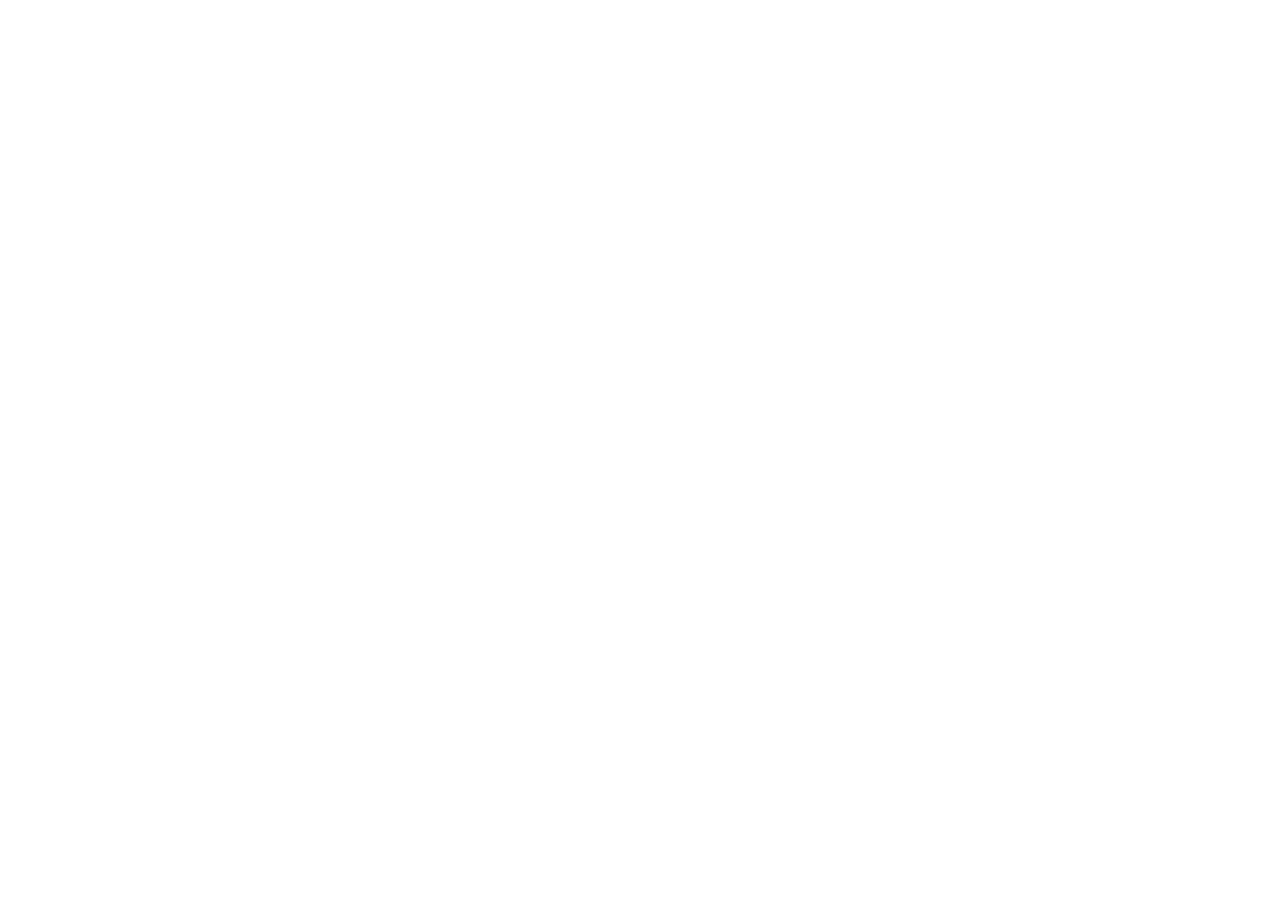
==== index.html @ 361b2c16 "criei html e css" ====
<!DOCTYPE html>
<html lang="en">

<head>
    <meta charset="UTF-8">
    <meta name="viewport" content="width=device-width, initial-scale=1.0">
    <title>Gerenciamento</title>
</head>

<body>

</body>

</html>
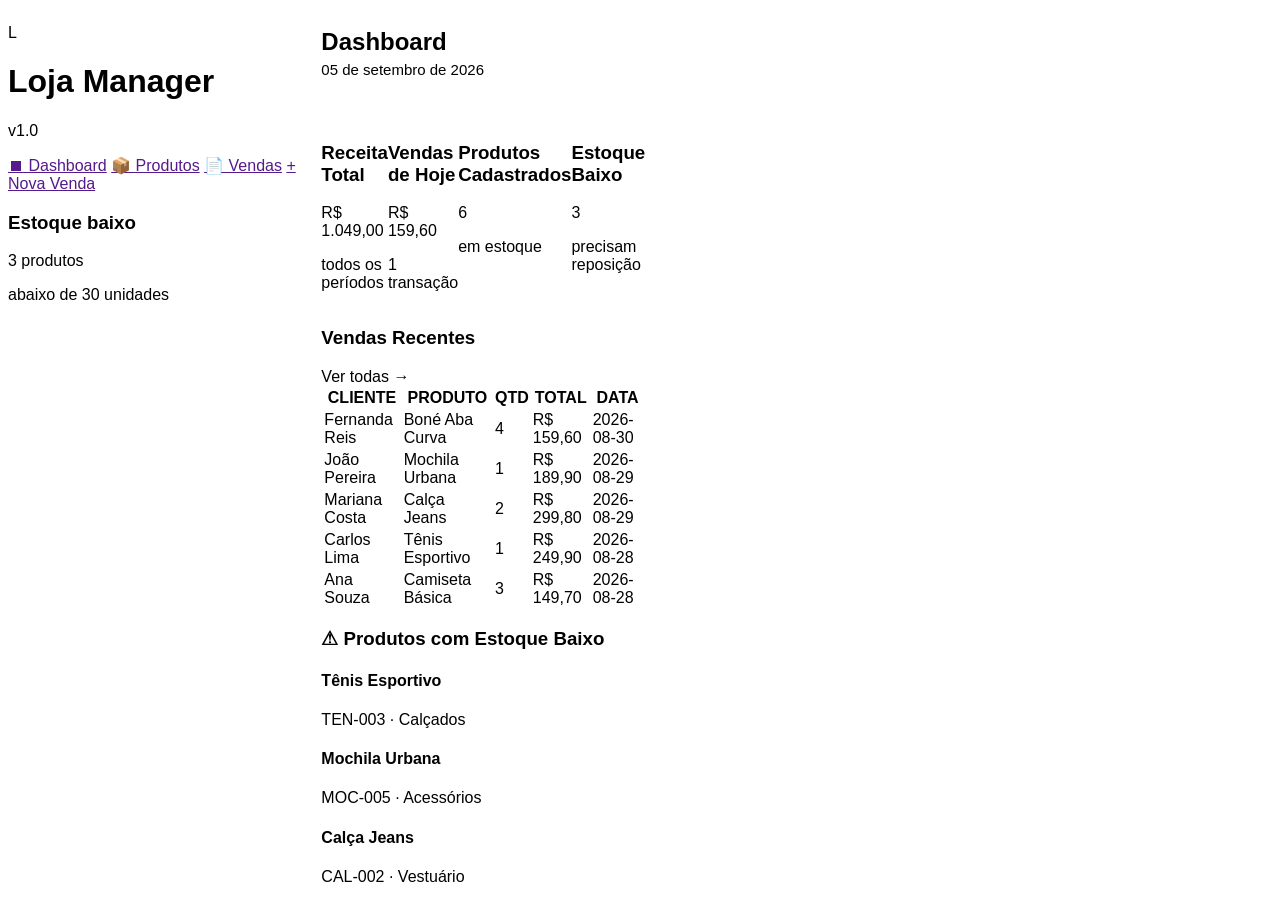
==== commit b0bcd49c: "dashboard fiz todo o html do dashboard, e comecei o css dele" ====
--- a/index.html
+++ b/index.html
@@ -5,10 +5,150 @@
     <meta charset="UTF-8">
     <meta name="viewport" content="width=device-width, initial-scale=1.0">
     <title>Gerenciamento</title>
+    <link rel="stylesheet" href="styles.css">
 </head>
 
 <body>
+    <div class="sidebar">
+        <div class="user">
+            <div class="logo">
+                <p>L</p>
+            </div>
 
+            <h1>Loja Manager</h1>
+            <p>v1.0</p>
+        </div>
+
+        <div class="sidebar-baixo">
+            <nav>
+                <a href="">⏹ Dashboard</a>
+                <a href="">📦 Produtos</a>
+                <a href="">📄 Vendas</a>
+                <a href="">+ Nova Venda</a>
+            </nav>
+
+            <div>
+                <h3>Estoque baixo</h3>
+                <p>3 produtos</p>
+                <p>abaixo de 30 unidades</p>
+            </div>
+        </div>
+    </div>
+
+    <div class="main">
+        <div class="dashboard">
+            <div class="dash">
+                <h2>Dashboard</h2>
+                <p>05 de setembro de 2026</p>
+            </div>
+            <div class="content">
+                <div class="cards">
+                    <div class="receita-total">
+                        <h3>Receita Total</h3>
+                        <p>R$ 1.049,00</p>
+                        <p>todos os períodos</p>
+                    </div>
+                    <div class="vendas-hoje">
+                        <h3>Vendas de Hoje</h3>
+                        <p>R$ 159,60</p>
+                        <p>1 transação</p>
+                    </div>
+                    <div class="produtos-estoque">
+                        <h3>Produtos Cadastrados</h3>
+                        <p>6</p>
+                        <p>em estoque</p>
+                    </div>
+                    <div class="produtos-reposicao">
+                        <h3>Estoque Baixo</h3>
+                        <p>3</p>
+                        <p>precisam reposição</p>
+                    </div>
+                </div>
+
+                <div class="vendas-recentes">
+                    <div>
+                        <h3>Vendas Recentes</h3>
+                        <a>Ver todas →</a>
+                    </div>
+
+                    <table class="vendas">
+                        <thead>
+                            <tr>
+                                <th>CLIENTE</th>
+                                <th>PRODUTO</th>
+                                <th>QTD</th>
+                                <th>TOTAL</th>
+                                <th>DATA</th>
+                            </tr>
+                        </thead>
+
+                        <tbody>
+                            <tr>
+                                <td>Fernanda Reis</td>
+                                <td>Boné Aba Curva</td>
+                                <td>4</td>
+                                <td>R$ 159,60</td>
+                                <td>2026-08-30</td>
+                            </tr>
+
+                            <tr>
+                                <td>João Pereira</td>
+                                <td>Mochila Urbana</td>
+                                <td>1</td>
+                                <td>R$ 189,90</td>
+                                <td>2026-08-29</td>
+                            </tr>
+
+                            <tr>
+                                <td>Mariana Costa</td>
+                                <td>Calça Jeans</td>
+                                <td>2</td>
+                                <td>R$ 299,80</td>
+                                <td>2026-08-29</td>
+                            </tr>
+
+                            <tr>
+                                <td>Carlos Lima</td>
+                                <td>Tênis Esportivo</td>
+                                <td>1</td>
+                                <td>R$ 249,90</td>
+                                <td>2026-08-28</td>
+                            </tr>
+
+                            <tr>
+                                <td>Ana Souza</td>
+                                <td>Camiseta Básica</td>
+                                <td>3</td>
+                                <td>R$ 149,70</td>
+                                <td>2026-08-28</td>
+                            </tr>
+                        </tbody>
+                    </table>
+
+                    <div class="estoque-baixo">
+                        <div>
+                            <h3>⚠ Produtos com Estoque Baixo</h3>
+                        </div>
+
+                        <div>
+                            <h4>Tênis Esportivo</h4>
+                            <p>TEN-003 · Calçados</p>
+                        </div>
+
+                        <div>
+                            <h4>Mochila Urbana</h4>
+                            <p>MOC-005 · Acessórios</p>
+                        </div>
+
+                        <div>
+                            <h4>Calça Jeans</h4>
+                            <p>CAL-002 · Vestuário</p>
+                        </div>
+                    </div>
+                </div>
+            </div>
+        </div>
+    </div>
 </body>
 
 </html>
--- a/styles.css
+++ b/styles.css
@@ -0,0 +1,39 @@
+html {
+    font-family: sans-serif;
+}
+
+body {
+    display: grid;
+    grid-template-areas: "sidebar header header header"
+        "sidebar card card card"
+        "sidebar vendas vendas vendas"
+        "sidebar aviso aviso aviso";
+    grid-template-columns: repeat(4, 1fr);
+    grid-template-rows: auto;
+}
+
+/*HEADER DASHBOARDDD*/
+.dash {
+    background-color: #FFFFFF;
+    display: grid;
+    grid-area: header;
+}
+
+.dash h2 {
+    font-size: 24px;
+}
+
+.dash p {
+    font-size: 15px;
+    position: relative;
+    bottom: 30px;
+}
+
+/* FIM DO HEADER DASHBOARD */
+
+.cards {
+    display: grid;
+    grid-area: card;
+    grid-template-columns: repeat(4, 1fr);
+
+}
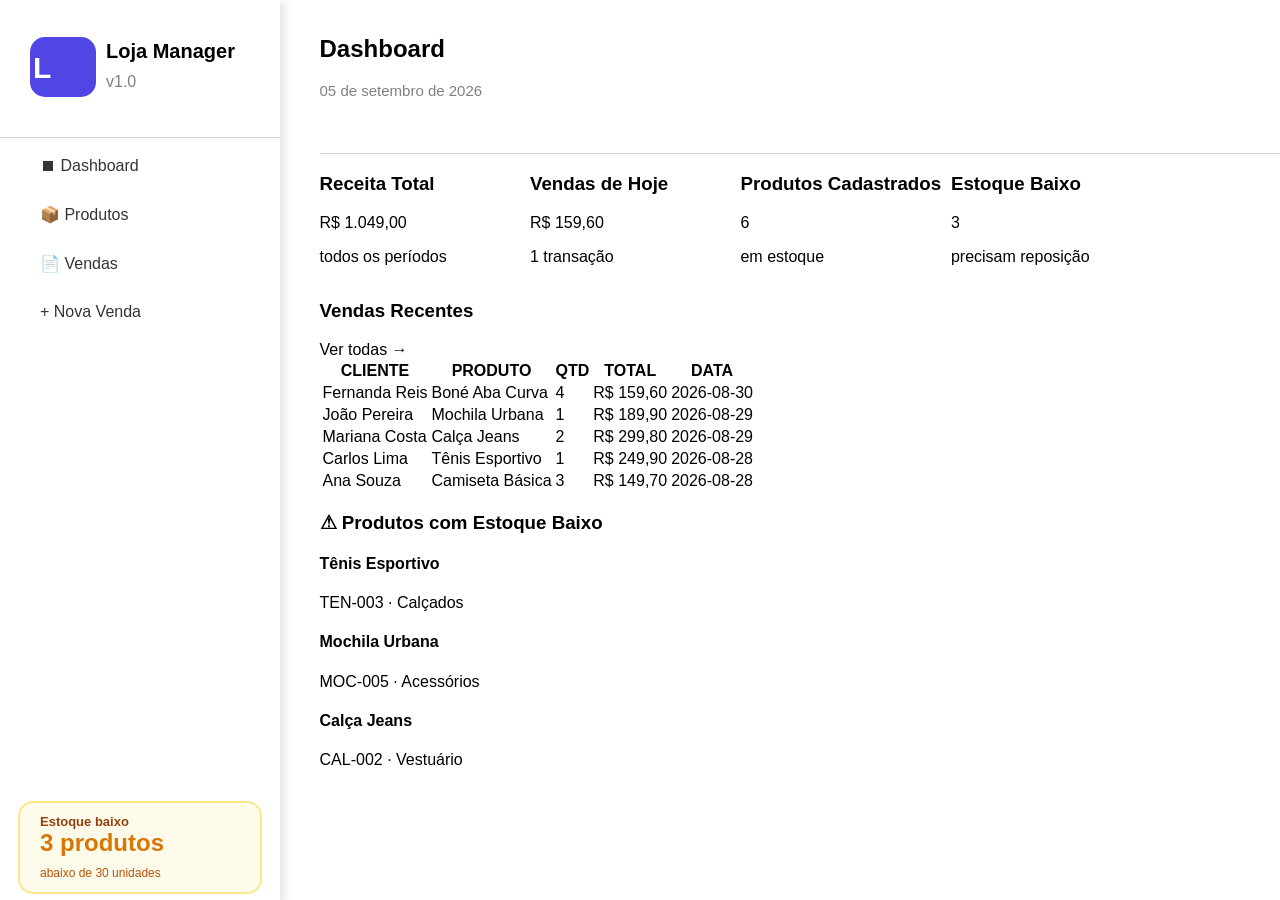
==== commit 8b3bfc87: "Header e sidebar aqui eu dei uma personalizada inicial no header, e principalmente estilizei toda a " ====
--- a/index.html
+++ b/index.html
@@ -16,20 +16,20 @@
             </div>
 
             <h1>Loja Manager</h1>
-            <p>v1.0</p>
+            <p id="v">v1.0</p>
         </div>
 
         <div class="sidebar-baixo">
-            <nav>
+            <nav class="nav-link">
                 <a href="">⏹ Dashboard</a>
                 <a href="">📦 Produtos</a>
                 <a href="">📄 Vendas</a>
                 <a href="">+ Nova Venda</a>
             </nav>
 
-            <div>
-                <h3>Estoque baixo</h3>
-                <p>3 produtos</p>
+            <div class="alerta">
+                <h2>Estoque baixo</h2>
+                <p id="alerta-side">3 produtos</p>
                 <p>abaixo de 30 unidades</p>
             </div>
         </div>
--- a/styles.css
+++ b/styles.css
@@ -3,37 +3,166 @@
 }
 
 body {
+    margin: 0;
     display: grid;
-    grid-template-areas: "sidebar header header header"
-        "sidebar card card card"
-        "sidebar vendas vendas vendas"
-        "sidebar aviso aviso aviso";
-    grid-template-columns: repeat(4, 1fr);
-    grid-template-rows: auto;
+    grid-template-areas: "sidebar main main main main"
+        "sidebar main main main main"
+        "sidebar main main main main"
+        "sidebar main main main main";
+}
+
+
+
+.main {
+    display: grid;
+    grid-area: main;
 }
 
 /*HEADER DASHBOARDDD*/
+.dashboard {
+    display: grid;
+    grid-template-areas: "header header header header"
+        "card card card card"
+        "vendas vendas vendas vendas"
+        "aviso aviso aviso aviso";
+
+}
+
 .dash {
     background-color: #FFFFFF;
     display: grid;
     grid-area: header;
+    border-bottom: 1px solid lightgray;
+
 }
 
 .dash h2 {
     font-size: 24px;
+    position: relative;
+    top: 15px;
 }
 
 .dash p {
     font-size: 15px;
     position: relative;
-    bottom: 30px;
+    bottom: 20px;
+    color: gray;
 }
 
 /* FIM DO HEADER DASHBOARD */
+
+/* SIDEBAR */
+.sidebar {
+    display: grid;
+    grid-area: sidebar;
+    width: 280px;
+    box-shadow: 5px 2px 8px rgba(0, 0, 0, 0.1);
+    height: 100vh;
+}
+
+.user {
+    display: flex;
+    border-bottom: 1px solid lightgray;
+    height: 150px;
+    position: relative;
+    bottom: 13px;
+    width: 100%;
+}
+
+.user h1 {
+    height: 50px;
+    width: 150px;
+    font-size: 20px;
+    position: relative;
+    top: 40px;
+    left: 40px;
+}
+
+#v {
+    position: relative;
+    top: 70px;
+    right: 110px;
+    color: gray;
+}
+
+.logo {
+    background-color: #4F46E5;
+    height: 60px;
+    width: 60px;
+    justify-items: center;
+    align-content: center;
+    color: white;
+    position: relative;
+    top: 50px;
+    left: 30px;
+    border-radius: 15px;
+    padding: 0px 3px;
+}
+
+.logo p {
+    font-size: 30px;
+    font-weight: bold;
+    position: relative;
+    bottom: 16px;
+}
+
+.nav-link {
+    display: flex;
+    flex-direction: column;
+    position: relative;
+    bottom: 240px;
+    left: 40px;
+    gap: 30px;
+    text-decoration: none;
+}
+
+.nav-link a {
+
+    text-decoration: none;
+    color: rgb(52, 52, 52);
+}
+
+.alerta {
+
+    background-color: #FFFBEB;
+    border: 2px solid #FDE68A;
+    border-radius: 15px;
+    width: 240px;
+    position: relative;
+    left: 18px;
+    top: 240px;
+}
+
+.alerta h2 {
+    color: #92400E;
+    font-size: 13px;
+    font-weight: 900;
+    position: relative;
+    left: 20px;
+    height: 5px;
+}
+
+#alerta-side {
+    color: #D97706;
+    font-weight: 900;
+    font-size: 24px;
+    position: relative;
+    left: 20px;
+    margin: 0px;
+    height: 25px;
+}
+
+.alerta p {
+    color: #B45309;
+    font-size: 12px;
+    position: relative;
+    left: 20px;
+}
+
+/* SEDEBAR END */
 
 .cards {
     display: grid;
     grid-area: card;
     grid-template-columns: repeat(4, 1fr);
-
 }
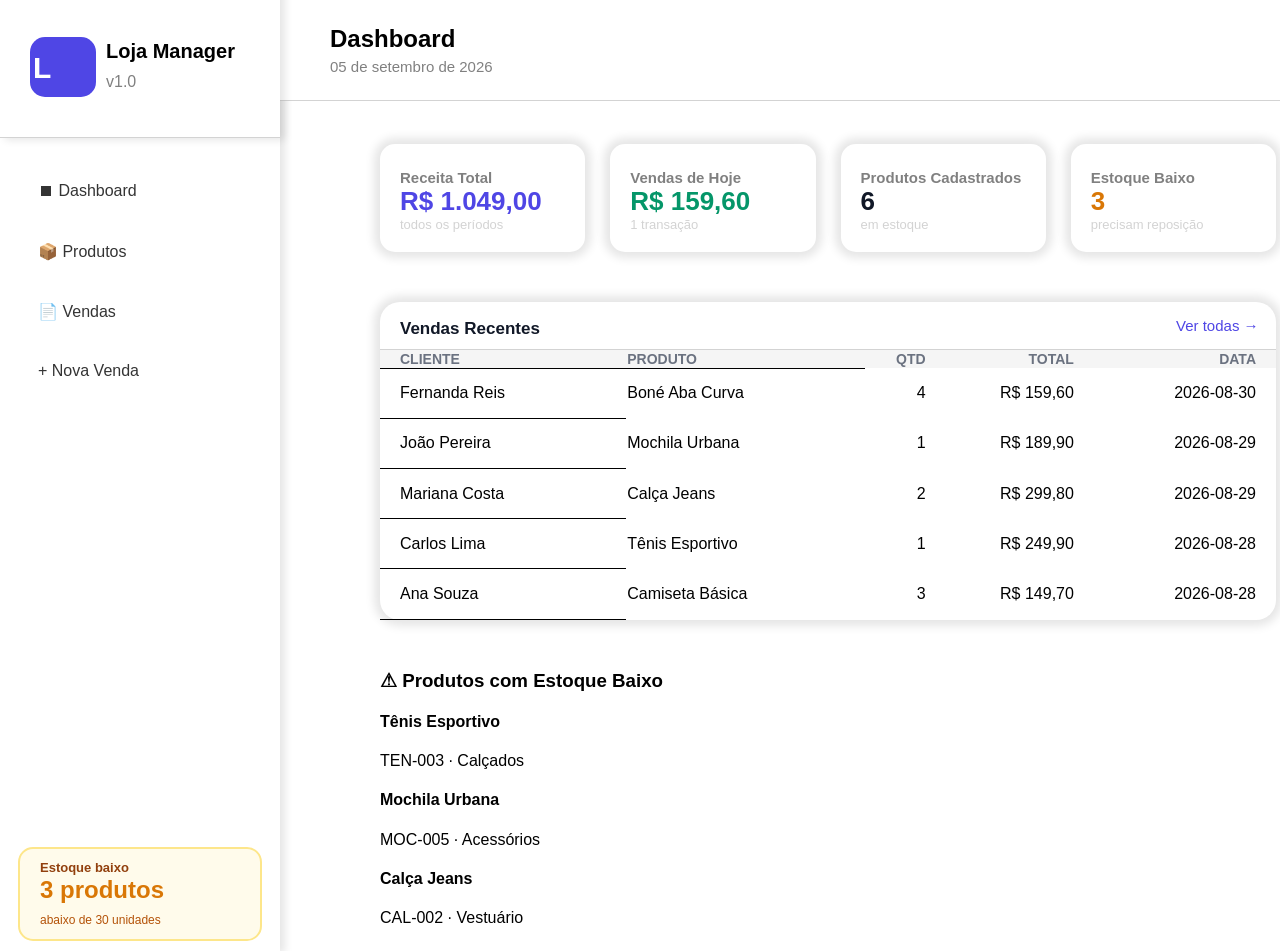
==== commit cee23358: "sidebar, cards, e tabela Aqui eu dei uma arrumada na sidebar, Fiz os cards la em cima, e dei inicio " ====
--- a/index.html
+++ b/index.html
@@ -45,107 +45,109 @@
                 <div class="cards">
                     <div class="receita-total">
                         <h3>Receita Total</h3>
-                        <p>R$ 1.049,00</p>
-                        <p>todos os períodos</p>
+                        <p class="card-number" id="total">R$ 1.049,00</p>
+                        <p class="card-descricao">todos os períodos</p>
                     </div>
                     <div class="vendas-hoje">
                         <h3>Vendas de Hoje</h3>
-                        <p>R$ 159,60</p>
-                        <p>1 transação</p>
+                        <p class="card-number" id="hoje">R$ 159,60</p>
+                        <p class="card-descricao">1 transação</p>
                     </div>
                     <div class="produtos-estoque">
                         <h3>Produtos Cadastrados</h3>
-                        <p>6</p>
-                        <p>em estoque</p>
+                        <p class="card-number" id="cadastrados">6</p>
+                        <p class="card-descricao">em estoque</p>
                     </div>
                     <div class="produtos-reposicao">
                         <h3>Estoque Baixo</h3>
-                        <p>3</p>
-                        <p>precisam reposição</p>
+                        <p class="card-number" id="baixo">3</p>
+                        <p class="card-descricao">precisam reposição</p>
                     </div>
                 </div>
 
                 <div class="vendas-recentes">
                     <div>
                         <h3>Vendas Recentes</h3>
-                        <a>Ver todas →</a>
+                        <a href="">Ver todas →</a>
                     </div>
 
                     <table class="vendas">
                         <thead>
                             <tr>
-                                <th>CLIENTE</th>
-                                <th>PRODUTO</th>
-                                <th>QTD</th>
-                                <th>TOTAL</th>
-                                <th>DATA</th>
+                                <th class="cliente" id="cliente">CLIENTE</th>
+                                <th class="produto">PRODUTO</th>
+                                <th class="qtd">QTD</th>
+                                <th class="valor">TOTAL</th>
+                                <th class="data">DATA</th>
                             </tr>
                         </thead>
 
                         <tbody>
                             <tr>
-                                <td>Fernanda Reis</td>
+                                <td class="cliente">Fernanda Reis</td>
                                 <td>Boné Aba Curva</td>
-                                <td>4</td>
-                                <td>R$ 159,60</td>
-                                <td>2026-08-30</td>
+                                <td class="qtd">4</td>
+                                <td class="valor">R$ 159,60</td>
+                                <td class="data">2026-08-30</td>
                             </tr>
 
                             <tr>
-                                <td>João Pereira</td>
+                                <td class="cliente">João Pereira</td>
                                 <td>Mochila Urbana</td>
-                                <td>1</td>
-                                <td>R$ 189,90</td>
-                                <td>2026-08-29</td>
+                                <td class="qtd">1</td>
+                                <td class="valor">R$ 189,90</td>
+                                <td class="data">2026-08-29</td>
                             </tr>
 
                             <tr>
-                                <td>Mariana Costa</td>
+                                <td class="cliente">Mariana Costa</td>
                                 <td>Calça Jeans</td>
-                                <td>2</td>
-                                <td>R$ 299,80</td>
-                                <td>2026-08-29</td>
+                                <td class="qtd">2</td>
+                                <td class="valor">R$ 299,80</td>
+                                <td class="data">2026-08-29</td>
                             </tr>
 
                             <tr>
-                                <td>Carlos Lima</td>
+                                <td class="cliente">Carlos Lima</td>
                                 <td>Tênis Esportivo</td>
-                                <td>1</td>
-                                <td>R$ 249,90</td>
-                                <td>2026-08-28</td>
+                                <td class="qtd">1</td>
+                                <td class="valor">R$ 249,90</td>
+                                <td class="data">2026-08-28</td>
                             </tr>
 
                             <tr>
-                                <td>Ana Souza</td>
+                                <td class="cliente">Ana Souza</td>
                                 <td>Camiseta Básica</td>
-                                <td>3</td>
-                                <td>R$ 149,70</td>
-                                <td>2026-08-28</td>
+                                <td class="qtd">3</td>
+                                <td class="valor">R$ 149,70</td>
+                                <td class="data">2026-08-28</td>
                             </tr>
                         </tbody>
                     </table>
+                </div>
 
-                    <div class="estoque-baixo">
-                        <div>
-                            <h3>⚠ Produtos com Estoque Baixo</h3>
-                        </div>
 
-                        <div>
-                            <h4>Tênis Esportivo</h4>
-                            <p>TEN-003 · Calçados</p>
-                        </div>
+                <div class="estoque-baixo">
+                    <div>
+                        <h3>⚠ Produtos com Estoque Baixo</h3>
+                    </div>
 
-                        <div>
-                            <h4>Mochila Urbana</h4>
-                            <p>MOC-005 · Acessórios</p>
-                        </div>
+                    <div>
+                        <h4>Tênis Esportivo</h4>
+                        <p>TEN-003 · Calçados</p>
+                    </div>
 
-                        <div>
-                            <h4>Calça Jeans</h4>
-                            <p>CAL-002 · Vestuário</p>
-                        </div>
+                    <div>
+                        <h4>Mochila Urbana</h4>
+                        <p>MOC-005 · Acessórios</p>
+                    </div>
+
+                    <div>
+                        <h4>Calça Jeans</h4>
+                        <p>CAL-002 · Vestuário</p>
                     </div>
                 </div>
+
             </div>
         </div>
     </div>
--- a/styles.css
+++ b/styles.css
@@ -9,13 +9,21 @@
         "sidebar main main main main"
         "sidebar main main main main"
         "sidebar main main main main";
-}
-
-
+    grid-template-columns: 280px auto;
+    height: 100vh;
+}
+
+
+.content {
+    padding-right: 100px;
+    padding-left: 100px;
+    width: 70vw;
+}
 
 .main {
     display: grid;
     grid-area: main;
+
 }
 
 /*HEADER DASHBOARDDD*/
@@ -26,6 +34,7 @@
         "vendas vendas vendas vendas"
         "aviso aviso aviso aviso";
 
+
 }
 
 .dash {
@@ -33,19 +42,20 @@
     display: grid;
     grid-area: header;
     border-bottom: 1px solid lightgray;
-
+    height: 100px;
+    padding-left: 50px;
 }
 
 .dash h2 {
     font-size: 24px;
     position: relative;
-    top: 15px;
+    top: 5px;
 }
 
 .dash p {
     font-size: 15px;
     position: relative;
-    bottom: 20px;
+    bottom: 25px;
     color: gray;
 }
 
@@ -57,10 +67,18 @@
     grid-area: sidebar;
     width: 280px;
     box-shadow: 5px 2px 8px rgba(0, 0, 0, 0.1);
-    height: 100vh;
+    height: 100%;
+}
+
+.sidebar-baixo {
+    display: grid;
+    justify-content: space-around;
+    align-items: start;
+    height: 800px;
 }
 
 .user {
+    box-shadow: 5px 2px 8px rgba(0, 0, 0, 0.1);
     display: flex;
     border-bottom: 1px solid lightgray;
     height: 150px;
@@ -104,33 +122,41 @@
     font-weight: bold;
     position: relative;
     bottom: 16px;
+
 }
 
 .nav-link {
-    display: flex;
-    flex-direction: column;
-    position: relative;
-    bottom: 240px;
-    left: 40px;
-    gap: 30px;
+    align-self: start;
+    display: grid;
+    gap: 10px;
     text-decoration: none;
+    padding-top: 15px;
 }
 
 .nav-link a {
-
+    border-radius: 15px;
     text-decoration: none;
     color: rgb(52, 52, 52);
+    height: 50px;
+    padding-left: 30px;
+    align-content: center;
+    width: 150px;
+}
+
+.nav-link a:hover {
+    color: #090e19;
+    background-color: whitesmoke;
+    transition: 0.3s;
+    font-size: 17px;
 }
 
 .alerta {
-
+    margin: 10px;
+    align-self: end;
     background-color: #FFFBEB;
     border: 2px solid #FDE68A;
     border-radius: 15px;
     width: 240px;
-    position: relative;
-    left: 18px;
-    top: 240px;
 }
 
 .alerta h2 {
@@ -161,8 +187,144 @@
 
 /* SEDEBAR END */
 
+/*CARDS START */
+
 .cards {
     display: grid;
     grid-area: card;
     grid-template-columns: repeat(4, 1fr);
+    grid-template-columns: 1 / 4;
+    gap: 25px;
+    width: 100%;
+    margin-top: 40px;
+}
+
+.receita-total,
+.vendas-hoje,
+.produtos-estoque,
+.produtos-reposicao {
+    display: grid;
+    background-color: #FFFFFF;
+    border-radius: 15px;
+    box-shadow: 0px 0px 10px 6px rgba(0, 0, 0, 0.1);
+    padding-left: 20px;
+
+}
+
+.receita-total h3,
+.vendas-hoje h3,
+.produtos-estoque h3,
+.produtos-reposicao h3 {
+    font-size: 15px;
+    font-weight: 700;
+    color: gray;
+    margin-bottom: 0px;
+    margin-top: 25px;
+}
+
+.card-number {
+    font-weight: 900;
+    font-size: 26px;
+    margin: 0px;
+}
+
+.card-descricao {
+    color: lightgray;
+    font-size: 13px;
+    margin-top: 0px;
+    margin-bottom: 20px;
+
+}
+
+#total {
+    color: #4F46E5;
+}
+
+#hoje {
+    color: #059669;
+}
+
+#cadastrados {
+    color: #111827;
+}
+
+#baixo {
+    color: #D97706;
+}
+
+/* CARDS END */
+
+/* TABELA INICIOO */
+
+.vendas-recentes {
+    display: grid;
+    grid-area: vendas;
+    box-shadow: 0px 0px 10px 6px rgba(0, 0, 0, 0.1);
+    margin: 50px 0px;
+    width: 100%;
+    border-radius: 20px;
+}
+
+.vendas-recentes div {
+    display: grid;
+    grid-template-columns: 1fr 1fr;
+    border-bottom: 1px solid lightgray;
+}
+
+.vendas-recentes div h3 {
+    margin-left: 20px;
+    margin-bottom: 10px;
+    color: #111827;
+    font-weight: 700;
+    font-size: 17px;
+}
+
+.vendas-recentes div a {
+    display: grid;
+    align-items: center;
+    margin-left: 500px;
+    margin-right: 0px;
+    color: #4F46E5;
+    text-decoration: none;
+    font-size: 15px;
+    width: 100px;
+}
+
+.vendas-recentes div a:hover {
+    text-decoration: underline;
+}
+
+.vendas {
+    border-collapse: collapse;
+    height: 30vh;
+
+}
+
+.vendas thead {
+    background-color: whitesmoke;
+    margin: 0px;
+    font-size: 14px;
+    color: #6B7280;
+
+}
+
+
+.cliente {
+    padding-left: 20px;
+}
+
+.cliente,
+.produto {
+    text-align: left;
+    border-bottom: 1px solid black;
+}
+
+.data {
+    padding-right: 20px;
+}
+
+.qtd,
+.valor,
+.data {
+    text-align: right;
 }
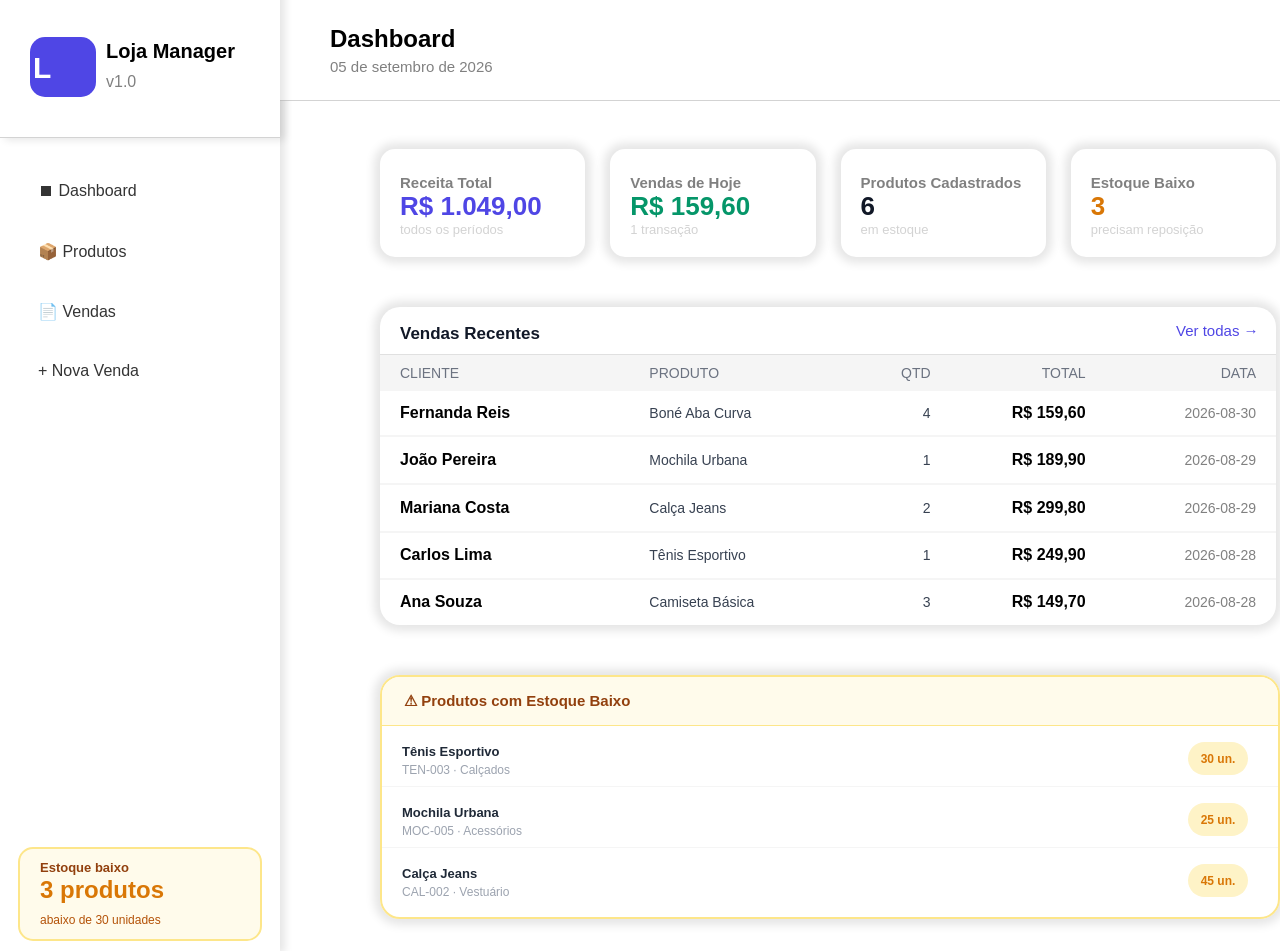
==== commit bd4b80eb: "Terminei dashboard terminei o dashboard" ====
--- a/index.html
+++ b/index.html
@@ -84,43 +84,43 @@
 
                         <tbody>
                             <tr>
-                                <td class="cliente">Fernanda Reis</td>
-                                <td>Boné Aba Curva</td>
-                                <td class="qtd">4</td>
-                                <td class="valor">R$ 159,60</td>
-                                <td class="data">2026-08-30</td>
+                                <td class="cliente pessoa">Fernanda Reis</td>
+                                <td class="item">Boné Aba Curva</td>
+                                <td class="qtd tanto">4</td>
+                                <td class="valor preco">R$ 159,60</td>
+                                <td class="data dia">2026-08-30</td>
                             </tr>
 
                             <tr>
-                                <td class="cliente">João Pereira</td>
-                                <td>Mochila Urbana</td>
-                                <td class="qtd">1</td>
-                                <td class="valor">R$ 189,90</td>
-                                <td class="data">2026-08-29</td>
+                                <td class="cliente pessoa">João Pereira</td>
+                                <td class="item">Mochila Urbana</td>
+                                <td class="qtd tanto">1</td>
+                                <td class="valor preco">R$ 189,90</td>
+                                <td class="data dia">2026-08-29</td>
                             </tr>
 
                             <tr>
-                                <td class="cliente">Mariana Costa</td>
-                                <td>Calça Jeans</td>
-                                <td class="qtd">2</td>
-                                <td class="valor">R$ 299,80</td>
-                                <td class="data">2026-08-29</td>
+                                <td class="cliente pessoa">Mariana Costa</td>
+                                <td class="item">Calça Jeans</td>
+                                <td class="qtd tanto">2</td>
+                                <td class="valor preco">R$ 299,80</td>
+                                <td class="data dia">2026-08-29</td>
                             </tr>
 
                             <tr>
-                                <td class="cliente">Carlos Lima</td>
-                                <td>Tênis Esportivo</td>
-                                <td class="qtd">1</td>
-                                <td class="valor">R$ 249,90</td>
-                                <td class="data">2026-08-28</td>
+                                <td class="cliente pessoa">Carlos Lima</td>
+                                <td class="item">Tênis Esportivo</td>
+                                <td class="qtd tanto">1</td>
+                                <td class="valor preco">R$ 249,90</td>
+                                <td class="data dia">2026-08-28</td>
                             </tr>
 
                             <tr>
-                                <td class="cliente">Ana Souza</td>
-                                <td>Camiseta Básica</td>
-                                <td class="qtd">3</td>
-                                <td class="valor">R$ 149,70</td>
-                                <td class="data">2026-08-28</td>
+                                <td class="cliente pessoa">Ana Souza</td>
+                                <td class="item">Camiseta Básica</td>
+                                <td class="qtd tanto">3</td>
+                                <td class="valor preco">R$ 149,70</td>
+                                <td class="data dia">2026-08-28</td>
                             </tr>
                         </tbody>
                     </table>
@@ -128,23 +128,33 @@
 
 
                 <div class="estoque-baixo">
-                    <div>
+                    <div id="header-alerta">
                         <h3>⚠ Produtos com Estoque Baixo</h3>
                     </div>
+                    <div class="corpo-alerta">
+                        <div class="produto-faltando">
+                            <div class="col-1">
+                                <h4>Tênis Esportivo</h4>
+                                <p>TEN-003 · Calçados</p>
+                            </div>
+                            <p class="uni">30 un.</p>
+                        </div>
 
-                    <div>
-                        <h4>Tênis Esportivo</h4>
-                        <p>TEN-003 · Calçados</p>
-                    </div>
+                        <div class="produto-faltando">
+                            <div class="col-1">
+                                <h4>Mochila Urbana</h4>
+                                <p>MOC-005 · Acessórios</p>
+                            </div>
+                            <p class="uni">25 un.</p>
+                        </div>
 
-                    <div>
-                        <h4>Mochila Urbana</h4>
-                        <p>MOC-005 · Acessórios</p>
-                    </div>
-
-                    <div>
-                        <h4>Calça Jeans</h4>
-                        <p>CAL-002 · Vestuário</p>
+                        <div class="produto-faltando">
+                            <div class="col-1">
+                                <h4>Calça Jeans</h4>
+                                <p>CAL-002 · Vestuário</p>
+                            </div>
+                            <p class="uni">45 un.</p>
+                        </div>
                     </div>
                 </div>
 
--- a/styles.css
+++ b/styles.css
@@ -11,6 +11,7 @@
         "sidebar main main main main";
     grid-template-columns: 280px auto;
     height: 100vh;
+
 }
 
 
@@ -68,6 +69,7 @@
     width: 280px;
     box-shadow: 5px 2px 8px rgba(0, 0, 0, 0.1);
     height: 100%;
+    width: 100%;
 }
 
 .sidebar-baixo {
@@ -268,7 +270,7 @@
 .vendas-recentes div {
     display: grid;
     grid-template-columns: 1fr 1fr;
-    border-bottom: 1px solid lightgray;
+    border-bottom: 1px solid rgb(224, 224, 224);
 }
 
 .vendas-recentes div h3 {
@@ -305,18 +307,31 @@
     margin: 0px;
     font-size: 14px;
     color: #6B7280;
-
-}
-
+}
+
+thead th {
+    padding-top: 10px;
+    padding-bottom: 10px;
+    font-weight: 200;
+}
+
+tbody tr:hover {
+    background-color: whitesmoke;
+    transition: 0.1s;
+}
 
 .cliente {
     padding-left: 20px;
+}
+
+tr:not(:last-child) {
+    border-bottom: 2px solid whitesmoke;
 }
 
 .cliente,
 .produto {
     text-align: left;
-    border-bottom: 1px solid black;
+
 }
 
 .data {
@@ -327,4 +342,102 @@
 .valor,
 .data {
     text-align: right;
+}
+
+.pessoa,
+.preco {
+    font-weight: bold;
+}
+
+.dia {
+    color: gray;
+    font-size: 14px;
+}
+
+.item,
+.tanto {
+    color: #374151;
+    font-size: 14px;
+}
+
+/* TABELA FIMM */
+
+/* ALERTA DE ESTOQUE INICIOOOO */
+
+.estoque-baixo {
+    display: grid;
+    grid-area: aviso;
+    box-shadow: 0px 0px 10px 6px rgba(0, 0, 0, 0.1);
+    overflow: hidden;
+    border: 2px solid #FDE68A;
+    border-radius: 20px;
+    width: 100%;
+    height: 29%;
+}
+
+.estoque-baixo div h3 {
+    background-color: #FFFBEB;
+    margin: 0px;
+    color: #92400E;
+    font-size: 15px;
+    padding: 15px 15px 15px 22px;
+    border-bottom: 1px solid #FDE68A;
+}
+
+.produto-faltando:not(:last-child) {
+    border-bottom: 1px solid whitesmoke;
+}
+
+.produto-faltando {
+    display: grid;
+    grid-template-areas: "col1 col2";
+    grid-template-columns: 1fr auto;
+
+    height: 30%;
+    font-size: 14px;
+    padding-left: 20px;
+    align-items: self-start;
+}
+
+.col-1 p {
+    margin: 0px;
+    padding-bottom: 15px;
+    color: #9CA3AF;
+    font-size: 12px;
+}
+
+.produto-faltando h4 {
+    font-size: 13px;
+    margin: 0px;
+    padding-top: 18px;
+    margin-bottom: 4px;
+    align-items: flex-start;
+    color: #1F2937;
+    font-weight: 600;
+}
+
+.col-1 {
+    display: grid;
+    grid-area: col1;
+}
+
+.uni {
+    margin: 0px;
+    padding-bottom: 15px;
+    display: grid;
+    grid-area: col2;
+    justify-self: right;
+    padding-right: 0px;
+    align-self: center;
+    padding-top: 10px;
+    color: #D97706;
+    background-color: #FEF3C7;
+    width: 60px;
+    height: 8px;
+    text-align: center;
+    position: relative;
+    right: 30px;
+    border-radius: 20px;
+    font-weight: bold;
+    font-size: 12px;
 }
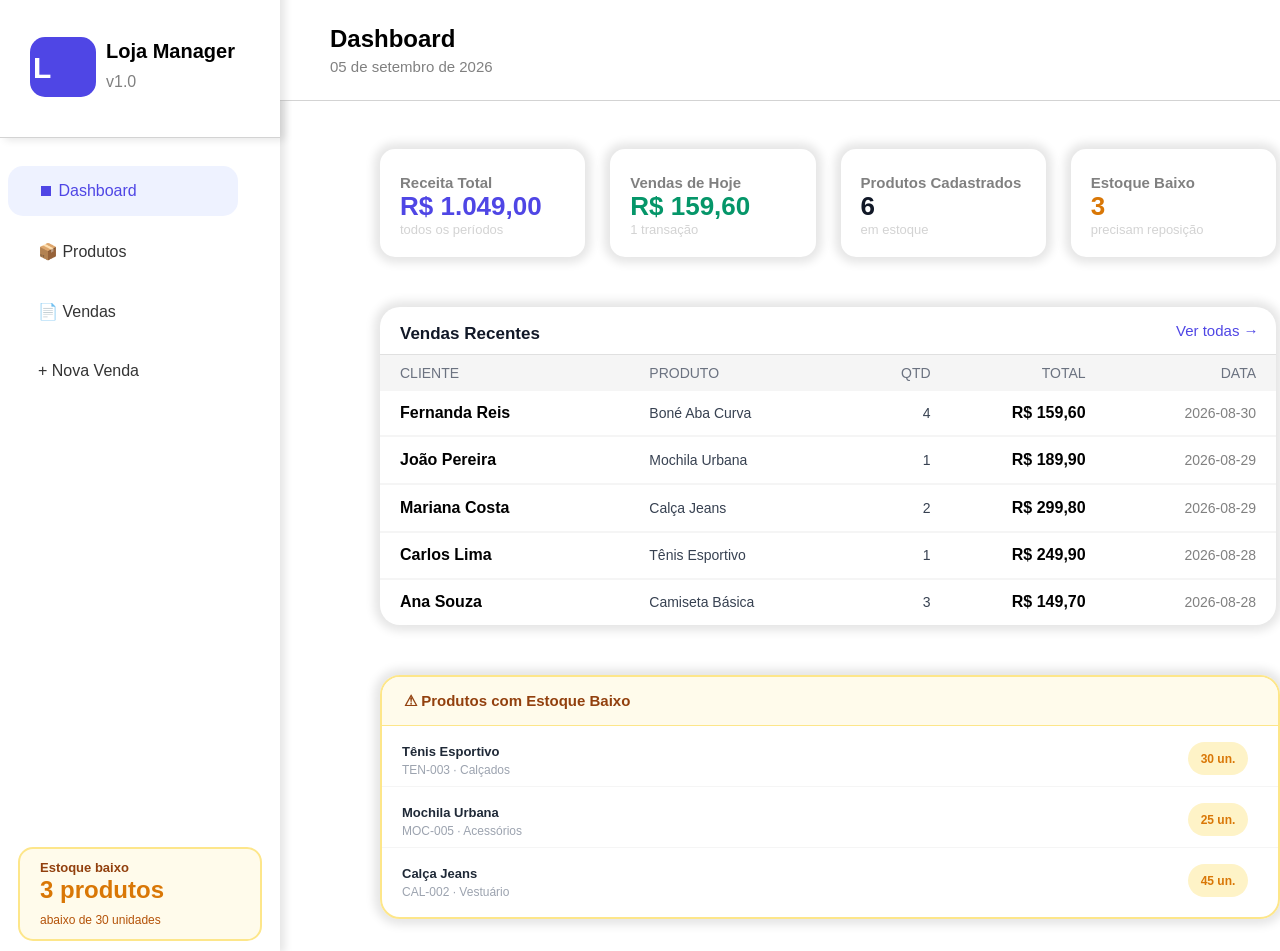
==== commit a890e426: "TERMINEI terminei o projetoo :D" ====
--- a/index.html
+++ b/index.html
@@ -4,7 +4,7 @@
 <head>
     <meta charset="UTF-8">
     <meta name="viewport" content="width=device-width, initial-scale=1.0">
-    <title>Gerenciamento</title>
+    <title>Dashboard</title>
     <link rel="stylesheet" href="styles.css">
 </head>
 
@@ -21,10 +21,10 @@
 
         <div class="sidebar-baixo">
             <nav class="nav-link">
-                <a href="">⏹ Dashboard</a>
-                <a href="">📦 Produtos</a>
-                <a href="">📄 Vendas</a>
-                <a href="">+ Nova Venda</a>
+                <a href="index.html" id="nav-das">⏹ Dashboard</a>
+                <a href="produtos.html" id="nav-pro">📦 Produtos</a>
+                <a href="vendas.html" id="nav-ven">📄 Vendas</a>
+                <a href="nova-venda.html" id="nav-nov">+ Nova Venda</a>
             </nav>
 
             <div class="alerta">
--- a/styles.css
+++ b/styles.css
@@ -142,7 +142,12 @@
     height: 50px;
     padding-left: 30px;
     align-content: center;
-    width: 150px;
+    width: 200px;
+}
+
+#nav-das {
+    color: #4F46E5;
+    background-color: #EEF2FF;
 }
 
 .nav-link a:hover {
